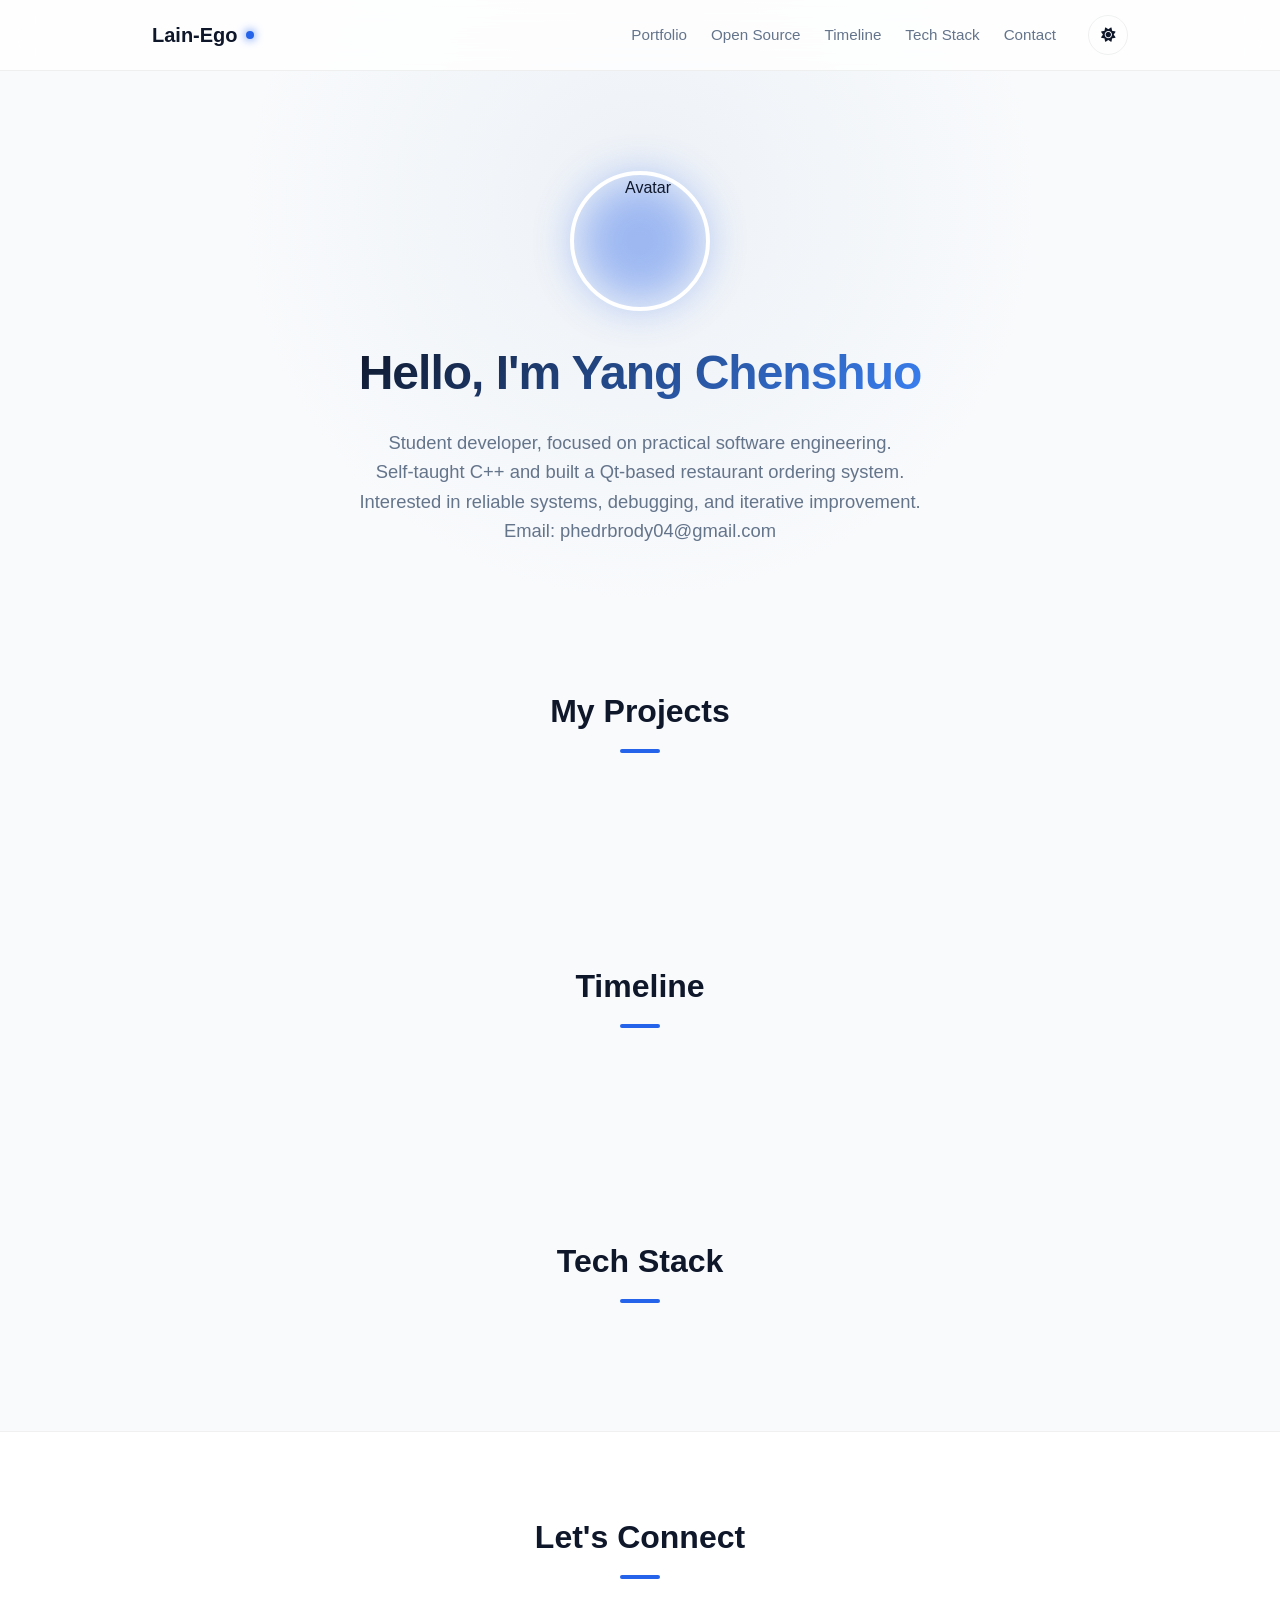
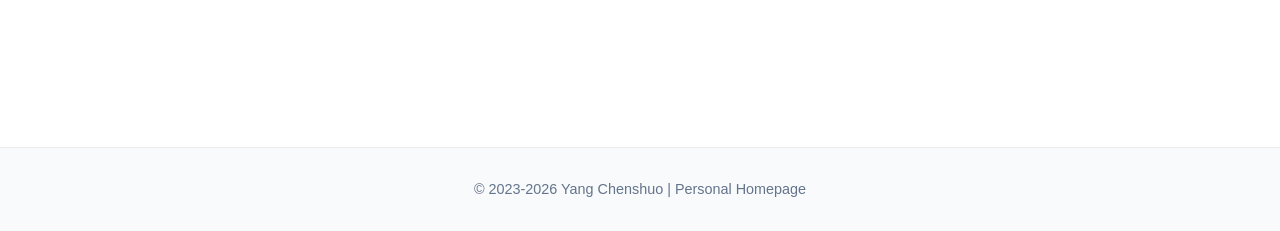
==== index.html @ 919fc108 "Update index.html" ====
<!DOCTYPE html>
<html lang="en" data-theme="light">
<head>
  <meta charset="UTF-8">
  <meta name="viewport" content="width=device-width, initial-scale=1.0">
  <title>Lain-Ego's Homepage</title>
  
  <script>
    const savedTheme = localStorage.getItem('theme') || (window.matchMedia('(prefers-color-scheme: dark)').matches ? 'dark' : 'light');
    document.documentElement.setAttribute('data-theme', savedTheme);
  </script>

  <link rel="stylesheet" href="assets/css/style.css">
  <link rel="stylesheet" href="https://cdn.bootcdn.net/ajax/libs/font-awesome/6.4.0/css/all.min.css">
</head>
<body>
  <nav>
    <div class="container nav-container">
      <a href="#" class="logo">
        <span class="logo-text">Lain-Ego</span>
        <div class="logo-dot"></div>
      </a>
      
      <div class="nav-actions">
        <div class="nav-links">
          <a href="#projects" data-i18n="nav.projects">Projects</a>
          <a href="#opensource" data-i18n="nav.opensource">Open Source</a>
          <a href="#timeline" data-i18n="nav.timeline">Timeline</a>
          <a href="#skills" data-i18n="nav.skills">Stack</a>
          <a href="#contact" data-i18n="nav.contact">Contact</a>
        </div>
        
        <div class="nav-controls">
          <button class="control-btn lang-toggle" aria-label="Toggle Language">中文</button>
          <button class="control-btn theme-toggle" aria-label="Toggle Theme">
            <i class="fas fa-sun sun-icon"></i>
            <i class="fas fa-moon moon-icon"></i>
          </button>
        </div>
      </div>
    </div>
  </nav>

  <section class="intro">
    <div class="bg-decoration"></div>
    <div class="container flex-center column">
      <div class="avatar-container">
        <img src="assets/images/Avatar.jpg" alt="Avatar" class="avatar" data-i18n="intro.avatarAlt">
        <div class="avatar-glow"></div>
      </div>
      <h1 class="gradient-text" data-i18n="intro.title">Hello, I'm Lain-Ego</h1>
      <p class="subtitle" data-i18n="intro.desc">...</p>
    </div>
  </section>

  <section id="projects" class="section-padding">
    <div class="container">
      <h2 data-i18n="projects.title">My Projects</h2>
      <div class="projects-grid"></div>
    </div>
  </section>

  <section id="timeline" class="section-padding">
    <div class="container">
      <h2 data-i18n="timeline.title">Timeline</h2>
      <div class="timeline-container"></div>
    </div>
  </section>

  <section id="skills" class="section-padding">
    <div class="container">
      <h2 data-i18n="skills.title">Tech Stack</h2>
      <div class="skills-wrapper"></div>
    </div>
  </section>

  <section id="contact" class="contact section-padding">
    <div class="container">
      <h2 data-i18n="contact.title">Let's Connect</h2> 
      <div class="contact-links"></div>
    </div>
  </section>

  <footer data-i18n="footer.copyright">© 2025 Lain-Ego. All rights reserved.</footer>

  <script src="assets/js/i18n.js"></script>
  <script src="assets/js/main.js"></script>
</body>
</html>
---- assets/css/style.css ----
/* =========================================
   1. Design Token & Themes
   ========================================= */
:root {
  /* 基础参数 */
  --font-main: -apple-system, BlinkMacSystemFont, "Segoe UI", Roboto, "Helvetica Neue", Arial, sans-serif;
  --radius-md: 16px;
  --radius-full: 999px;
  --container-width: 1024px;
  --transition-base: 0.3s cubic-bezier(0.4, 0, 0.2, 1);
  
  /* [Light Mode] 默认日间模式变量 */
  --bg-body: #f8fafc;
  --bg-card: #ffffff;
  --bg-glass: rgba(255, 255, 255, 0.8);
  --bg-hover: #f1f5f9;
  
  --text-main: #0f172a;
  --text-muted: #64748b;
  --text-invert: #ffffff;
  
  --primary: #2563eb;       /* 核心蓝 */
  --primary-glow: rgba(37, 99, 235, 0.2);
  
  --border-light: rgba(0, 0, 0, 0.06);
  --shadow-sm: 0 1px 2px rgba(0, 0, 0, 0.05);
  --shadow-card: 0 4px 6px -1px rgba(0, 0, 0, 0.05), 0 2px 4px -1px rgba(0, 0, 0, 0.03);
  --shadow-hover: 0 20px 25px -5px rgba(0, 0, 0, 0.1), 0 10px 10px -5px rgba(0, 0, 0, 0.04);
  
  --gradient-title: linear-gradient(135deg, #0f172a 0%, #3b82f6 100%);
  --decoration-blob: #e2e8f0;
}

/* [Dark Mode] 深色模式变量覆盖 */
[data-theme="dark"] {
  --bg-body: #0f172a;       /* 深岩灰背景 */
  --bg-card: #1e293b;       /* 稍亮的卡片背景 */
  --bg-glass: rgba(15, 23, 42, 0.8);
  --bg-hover: #334155;
  
  --text-main: #f1f5f9;     /* 亮灰白 */
  --text-muted: #94a3b8;    /* 柔和灰 */
  
  --primary: #60a5fa;       /* 亮蓝，暗色下更显眼 */
  --primary-glow: rgba(96, 165, 250, 0.25);
  
  --border-light: rgba(255, 255, 255, 0.08);
  --shadow-sm: 0 1px 2px rgba(0, 0, 0, 0.3);
  --shadow-card: 0 4px 6px -1px rgba(0, 0, 0, 0.4);
  --shadow-hover: 0 20px 25px -5px rgba(0, 0, 0, 0.5), 0 0 20px rgba(96, 165, 250, 0.15); /* 加点蓝色光晕 */
  
  --gradient-title: linear-gradient(135deg, #f8fafc 0%, #60a5fa 100%);
  --decoration-blob: #1e293b;
}

/* =========================================
   2. Global Reset & Layout
   ========================================= */
* { margin: 0; padding: 0; box-sizing: border-box; }

body {
  font-family: var(--font-main);
  background-color: var(--bg-body);
  color: var(--text-main);
  line-height: 1.6;
  /* 关键：平滑过渡背景色和文字颜色 */
  transition: background-color 0.4s ease, color 0.4s ease;
  overflow-x: hidden;
}

/* 新增：全局图片约束，防止图片撑破布局 */
img {
  max-width: 100%;
  height: auto;
  display: block;
}

a { text-decoration: none; color: inherit; transition: var(--transition-base); }
ul { list-style: none; }

.container {
  max-width: var(--container-width);
  margin: 0 auto;
  padding: 0 24px;
}

.section-padding { padding: 80px 0; }
.flex-center { display: flex; align-items: center; justify-content: center; }
.column { flex-direction: column; }

/* 滚动条美化 */
::-webkit-scrollbar { width: 8px; }
::-webkit-scrollbar-track { background: var(--bg-body); }
::-webkit-scrollbar-thumb { background: var(--text-muted); border-radius: 4px; opacity: 0.5; }

/* =========================================
   3. Navigation (Glassmorphism)
   ========================================= */
nav {
  position: sticky;
  top: 0;
  z-index: 100;
  background: var(--bg-glass);
  backdrop-filter: blur(16px);
  -webkit-backdrop-filter: blur(16px);
  border-bottom: 1px solid var(--border-light);
  transition: background-color 0.4s ease, border-color 0.4s ease;
}

.nav-container {
  height: 70px;
  display: flex;
  justify-content: space-between;
  align-items: center;
}

.logo {
  display: flex;
  align-items: center;
  gap: 8px;
  font-weight: 700;
  font-size: 1.25rem;
  color: var(--text-main);
}

.logo-dot {
  width: 8px;
  height: 8px;
  background: var(--primary);
  border-radius: 50%;
  box-shadow: 0 0 10px var(--primary);
}

.nav-actions { display: flex; align-items: center; gap: 32px; }

.nav-links { display: flex; gap: 24px; }
.nav-links a {
  font-size: 0.95rem;
  font-weight: 500;
  color: var(--text-muted);
  position: relative;
}
.nav-links a:hover, .nav-links a.active { color: var(--primary); }

.nav-controls { display: flex; align-items: center; gap: 12px; }

/* 按钮通用样式 */
.control-btn {
  background: transparent;
  border: 1px solid var(--border-light);
  color: var(--text-main);
  padding: 6px 14px;
  border-radius: 20px;
  cursor: pointer;
  font-size: 0.9rem;
  transition: all 0.3s ease;
  display: flex;
  align-items: center;
  justify-content: center;
}

.control-btn:hover {
  background: var(--bg-hover);
  border-color: var(--primary);
  color: var(--primary);
}

/* 主题切换按钮特殊处理 */
.theme-toggle {
  width: 36px;
  height: 36px;
  padding: 0;
  border-radius: 50%;
  position: relative;
  overflow: hidden;
}

.theme-toggle i {
  position: absolute;
  transition: transform 0.5s cubic-bezier(0.68, -0.55, 0.27, 1.55), opacity 0.5s;
}

/* 图标切换动画逻辑 */
[data-theme="light"] .moon-icon { transform: translateY(20px) rotate(90deg); opacity: 0; }
[data-theme="light"] .sun-icon { transform: translateY(0) rotate(0); opacity: 1; }
[data-theme="dark"] .sun-icon { transform: translateY(-20px) rotate(-90deg); opacity: 0; }
[data-theme="dark"] .moon-icon { transform: translateY(0) rotate(0); opacity: 1; }

/* =========================================
   4. Hero Section / Intro
   ========================================= */
.intro {
  padding: 100px 0 60px;
  position: relative;
  text-align: center;
}

/* 背景装饰球 */
.bg-decoration {
  position: absolute;
  top: -50%;
  left: 50%;
  transform: translateX(-50%);
  width: 800px;
  height: 800px;
  background: radial-gradient(circle, var(--decoration-blob) 0%, transparent 70%);
  opacity: 0.5;
  z-index: -1;
  pointer-events: none;
}

.avatar-container {
  position: relative;
  margin-bottom: 24px;
}

.avatar {
  width: 140px;
  height: 140px;
  border-radius: 50%;
  object-fit: cover;
  border: 4px solid var(--bg-card);
  position: relative;
  z-index: 2;
  flex-shrink: 0; /* 防止头像被挤压 */
}

.avatar-glow {
  position: absolute;
  inset: 0;
  border-radius: 50%;
  background: var(--primary);
  filter: blur(25px);
  opacity: 0.4;
  z-index: 1;
  transform: scale(0.9);
  transition: opacity 0.3s;
}
.avatar-container:hover .avatar-glow { opacity: 0.7; }

.gradient-text {
  font-size: 3rem;
  font-weight: 800;
  margin-bottom: 16px;
  background: var(--gradient-title);
  -webkit-background-clip: text;
  background-clip: text;
  color: transparent; /* 关键：文字透明显示背景渐变 */
  letter-spacing: -1px;
}

.subtitle {
  font-size: 1.15rem;
  color: var(--text-muted);
  max-width: 700px;
  margin: 0 auto;
}

/* =========================================
   5. Projects Grid & Detail Images
   ========================================= */
h2 {
  font-size: 2rem;
  text-align: center;
  margin-bottom: 48px;
  color: var(--text-main);
  position: relative;
  display: inline-block;
  width: 100%;
}
/* 标题下划线 */
h2::after {
  content: '';
  display: block;
  width: 40px;
  height: 4px;
  background: var(--primary);
  margin: 12px auto 0;
  border-radius: 2px;
}

.projects-grid {
  display: grid;
  grid-template-columns: repeat(auto-fit, minmax(300px, 1fr));
  gap: 32px;
}

.card {
  background: var(--bg-card);
  border-radius: var(--radius-md);
  border: 1px solid var(--border-light);
  overflow: hidden;
  transition: var(--transition-base);
  /* 解决 Safari 下圆角溢出问题 */
  transform: translateZ(0); 
}

.card:hover {
  transform: translateY(-8px);
  box-shadow: var(--shadow-hover);
  border-color: var(--primary-glow);
}

/* 首页项目卡片缩略图 - 优化适配 */
.project-thumbnail {
  width: 100%;
  height: 220px;           /* 调整高度，显示更佳 */
  object-fit: cover;       /* 填满容器，防止拉伸 */
  object-position: center; /* 居中裁剪 */
  border-bottom: 1px solid var(--border-light);
  transition: transform 0.5s ease;
  background-color: var(--bg-hover);
}

.card:hover .project-thumbnail { transform: scale(1.05); }

.project-info { padding: 24px; }

.project-info h3 {
  font-size: 1.25rem;
  margin-bottom: 8px;
  color: var(--text-main);
}

.project-info p {
  font-size: 0.95rem;
  color: var(--text-muted);
  margin-bottom: 20px;
  display: -webkit-box;
  -webkit-line-clamp: 3;
  -webkit-box-orient: vertical;
  overflow: hidden;
}

.project-link {
  font-weight: 600;
  color: var(--primary);
  display: inline-flex;
  align-items: center;
  gap: 4px;
}
.project-link::after { content: '→'; transition: transform 0.2s; }
.project-link:hover::after { transform: translateX(4px); }

/* 子页面：详情大图样式 (新增) */
.project-img {
  display: block;
  width: 100%;             /* 强制宽度撑满容器 */
  max-width: 100%;         /* 防止超出父容器 */
  height: auto;            /* 高度自动，保持比例 */
  object-fit: contain;     /* 保证图片内容完整显示 */
  border-radius: var(--radius-md);
  margin: 32px auto;       /* 上下增加间距 */
  box-shadow: var(--shadow-card);
  border: 1px solid var(--border-light);
}

/* =========================================
   6. Documents & Buttons
   ========================================= */
.publish-links-wrapper { text-align: center; }

.publish-links {
  display: inline-flex;
  flex-wrap: wrap;
  gap: 16px;
  justify-content: center;
  background: var(--bg-card);
  padding: 12px;
  border-radius: var(--radius-full);
  box-shadow: var(--shadow-sm);
  border: 1px solid var(--border-light);
}

.publish-link {
  padding: 10px 24px;
  border-radius: var(--radius-full);
  font-weight: 500;
  color: var(--text-muted);
  transition: all 0.3s ease;
  display: flex;
  align-items: center;
  gap: 8px;
}

.publish-link:hover {
  background: var(--bg-hover);
  color: var(--primary);
  transform: translateY(-2px);
}

/* =========================================
   7. Contact & Footer
   ========================================= */
.contact {
  background: var(--bg-card); /* 改为卡片色，不再是大色块 */
  border-top: 1px solid var(--border-light);
}

.contact-links {
  display: flex;
  justify-content: center;
  gap: 48px;
  margin-top: 40px;
}

.contact-item a {
  display: flex;
  flex-direction: column;
  align-items: center;
  gap: 12px;
  color: var(--text-muted);
}

.contact-item i {
  font-size: 2rem;
  transition: transform 0.3s cubic-bezier(0.34, 1.56, 0.64, 1);
  color: var(--text-main);
}

.contact-item:hover i {
  transform: scale(1.2) rotate(8deg);
  color: var(--primary);
}
.contact-item:hover p { color: var(--primary); }

footer {
  text-align: center;
  padding: 30px;
  font-size: 0.9rem;
  color: var(--text-muted);
  border-top: 1px solid var(--border-light);
  background: var(--bg-body);
}

/* =========================================
   8. Mobile Responsive
   ========================================= */
@media (max-width: 768px) {
  .nav-links { display: none; } /* 暂时简化手机端 */
  
  .intro { padding-top: 60px; }
  .gradient-text { font-size: 2.2rem; }

  /* 手机端图片适配 */
  .avatar {
    width: 120px;
    height: 120px;
  }
  .project-thumbnail {
    height: 180px;
  }
  .project-img {
    margin: 20px auto;
    border-radius: 8px;
  }
  
  .publish-links {
    flex-direction: column;
    border-radius: var(--radius-md);
    width: 100%;
  }
  
  .contact-links {
    gap: 24px;
    flex-wrap: wrap;
  }
}


/* Paste this AFTER your existing CSS */

/* =========================================
   9. Open Source Section (New)
   ========================================= */
.opensource-grid {
  display: grid;
  grid-template-columns: repeat(auto-fit, minmax(300px, 1fr));
  gap: 24px;
}

.os-card {
  background: var(--bg-card);
  border: 1px solid var(--border-light);
  border-radius: var(--radius-md);
  padding: 24px;
  transition: var(--transition-base);
  display: flex;
  flex-direction: column;
  height: 100%;
}

.os-card:hover {
  transform: translateY(-5px);
  border-color: var(--primary);
  box-shadow: var(--shadow-card);
}

.os-header {
  display: flex;
  align-items: flex-start;
  justify-content: space-between;
  margin-bottom: 12px;
}

.os-title {
  font-size: 1.1rem;
  font-weight: 700;
  color: var(--text-main);
}

.os-desc {
  font-size: 0.9rem;
  color: var(--text-muted);
  margin-bottom: 16px;
  flex-grow: 1;
}

.os-tags {
  display: flex;
  flex-wrap: wrap;
  gap: 8px;
  margin-bottom: 20px;
}

.os-tag {
  font-size: 0.75rem;
  padding: 4px 10px;
  background: var(--bg-hover);
  color: var(--text-muted);
  border-radius: 20px;
}

.os-actions {
  display: flex;
  gap: 12px;
}

.os-btn {
  font-size: 0.85rem;
  font-weight: 600;
  color: var(--primary);
  display: flex;
  align-items: center;
  gap: 6px;
}
.os-btn:hover { text-decoration: underline; }

/* =========================================
   10. Timeline Section (New)
   ========================================= */
.timeline-container {
  position: relative;
  max-width: 800px;
  margin: 0 auto;
  padding-left: 30px;
}

/* Vertical Line */
.timeline-container::before {
  content: '';
  position: absolute;
  left: 0;
  top: 0;
  bottom: 0;
  width: 2px;
  background: var(--border-light);
}

.timeline-item {
  position: relative;
  margin-bottom: 40px;
}

.timeline-dot {
  position: absolute;
  left: -35px; /* Adjust based on padding */
  top: 5px;
  width: 12px;
  height: 12px;
  background: var(--bg-body);
  border: 2px solid var(--primary);
  border-radius: 50%;
  z-index: 1;
}

.timeline-date {
  font-size: 0.85rem;
  font-weight: 700;
  color: var(--primary);
  margin-bottom: 6px;
  display: block;
}

.timeline-content h3 {
  font-size: 1.1rem;
  margin-bottom: 8px;
  color: var(--text-main);
}

.timeline-content p {
  font-size: 0.95rem;
  color: var(--text-muted);
}

/* =========================================
   11. Tech Stack Section (New)
   ========================================= */
.skills-wrapper {
  display: grid;
  grid-template-columns: repeat(auto-fit, minmax(200px, 1fr));
  gap: 32px;
}

.skill-category h3 {
  font-size: 1.1rem;
  margin-bottom: 16px;
  color: var(--text-main);
  border-left: 3px solid var(--primary);
  padding-left: 12px;
}

.skill-list {
  display: flex;
  flex-wrap: wrap;
  gap: 10px;
}

.skill-badge {
  padding: 8px 16px;
  background: var(--bg-card);
  border: 1px solid var(--border-light);
  border-radius: 8px;
  font-size: 0.9rem;
  color: var(--text-muted);
  display: flex;
  align-items: center;
  gap: 8px;
  transition: all 0.2s;
}

.skill-badge:hover {
  border-color: var(--primary);
  color: var(--primary);
  transform: translateY(-2px);
}

/* 修复主题切换按钮的点击响应 */
.theme-toggle {
  cursor: pointer;
  z-index: 10; /* 提高层级 */
  /* 确保按钮有足够空间容纳图标 */
  width: 40px; 
  height: 40px;
  display: flex;
  align-items: center;
  justify-content: center;
}

/* 防止图标拦截鼠标事件，确保点击穿透到 button */
.theme-toggle i {
  pointer-events: none; 
}

/* 确保导航栏层级够高 */
nav {
  z-index: 1000;
}

/* ... Previous CSS ... */

/* =========================================
   12. Project Tags (New)
   ========================================= */
.project-tags {
  display: flex;
  flex-wrap: wrap;
  gap: 8px;
  margin-bottom: 20px; /* Space between tags and 'View Details' link */
  margin-top: -12px;   /* Pull closer to description */
}

.project-tag {
  font-size: 0.75rem;
  padding: 3px 10px;
  background: var(--bg-hover);
  color: var(--primary);
  border-radius: 4px;
  font-weight: 500;
  border: 1px solid var(--border-light);
}

/* Adjust paragraph margin in project info to accommodate tags */
.project-info p {
  margin-bottom: 16px; 
}
/* --- Force English only: hide language switch UI --- */
.lang-toggle {
  display: none !important;
}
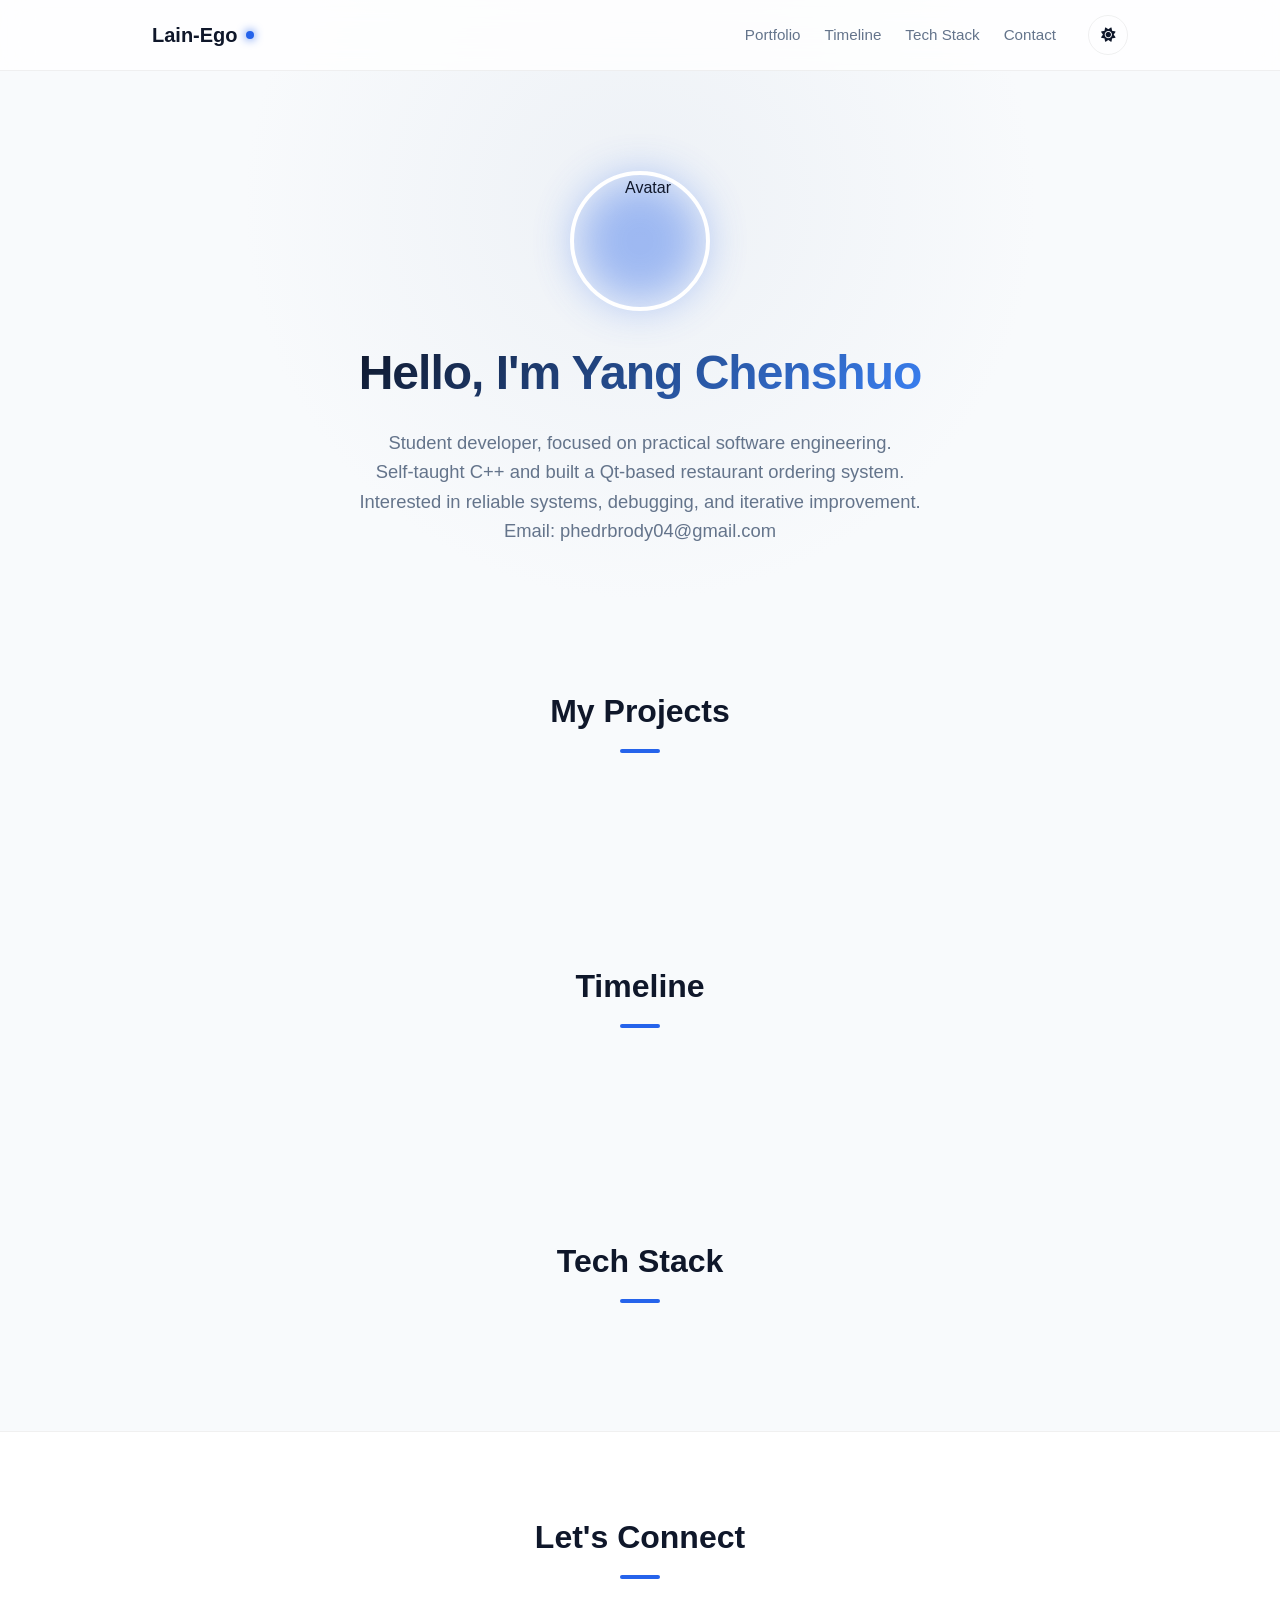
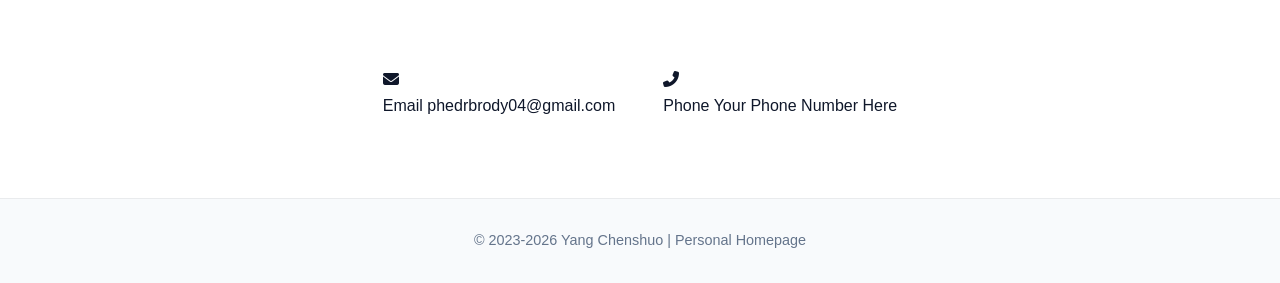
==== commit 67f987e7: "Update index.html" ====
--- a/index.html
+++ b/index.html
@@ -24,14 +24,12 @@
       <div class="nav-actions">
         <div class="nav-links">
           <a href="#projects" data-i18n="nav.projects">Projects</a>
-          <a href="#opensource" data-i18n="nav.opensource">Open Source</a>
           <a href="#timeline" data-i18n="nav.timeline">Timeline</a>
           <a href="#skills" data-i18n="nav.skills">Stack</a>
           <a href="#contact" data-i18n="nav.contact">Contact</a>
         </div>
         
         <div class="nav-controls">
-          <button class="control-btn lang-toggle" aria-label="Toggle Language">中文</button>
           <button class="control-btn theme-toggle" aria-label="Toggle Theme">
             <i class="fas fa-sun sun-icon"></i>
             <i class="fas fa-moon moon-icon"></i>
@@ -48,8 +46,8 @@
         <img src="assets/images/Avatar.jpg" alt="Avatar" class="avatar" data-i18n="intro.avatarAlt">
         <div class="avatar-glow"></div>
       </div>
-      <h1 class="gradient-text" data-i18n="intro.title">Hello, I'm Lain-Ego</h1>
-      <p class="subtitle" data-i18n="intro.desc">...</p>
+      <h1 class="gradient-text" data-i18n="intro.title">Hello, I'm Yang Chenshuo</h1>
+      <p class="subtitle" data-i18n="intro.desc">Student developer, focused on practical software engineering.<br>Self-taught C++ and built a Qt-based restaurant ordering system.<br>Interested in reliable systems, debugging, and iterative improvement.<br>Email: phedrbrody04@gmail.com</p>
     </div>
   </section>
 
@@ -77,11 +75,30 @@
   <section id="contact" class="contact section-padding">
     <div class="container">
       <h2 data-i18n="contact.title">Let's Connect</h2> 
-      <div class="contact-links"></div>
+      
+      <div class="contact-links">
+        <!-- Email -->
+        <div class="contact-card">
+          <i class="fas fa-envelope"></i> <!-- Email icon -->
+          <div class="contact-text">
+            <span>Email</span>
+            <a href="mailto:phedrbrody04@gmail.com">phedrbrody04@gmail.com</a> <!-- Email link -->
+          </div>
+        </div>
+
+        <!-- Phone -->
+        <div class="contact-card">
+          <i class="fas fa-phone-alt"></i> <!-- Phone icon -->
+          <div class="contact-text">
+            <span>Phone</span>
+            <span>Your Phone Number Here</span> <!-- Your phone number -->
+          </div>
+        </div>
+      </div>
     </div>
   </section>
 
-  <footer data-i18n="footer.copyright">© 2025 Lain-Ego. All rights reserved.</footer>
+  <footer data-i18n="footer.copyright">© 2023-2026 Yang Chenshuo | Personal Homepage</footer>
 
   <script src="assets/js/i18n.js"></script>
   <script src="assets/js/main.js"></script>
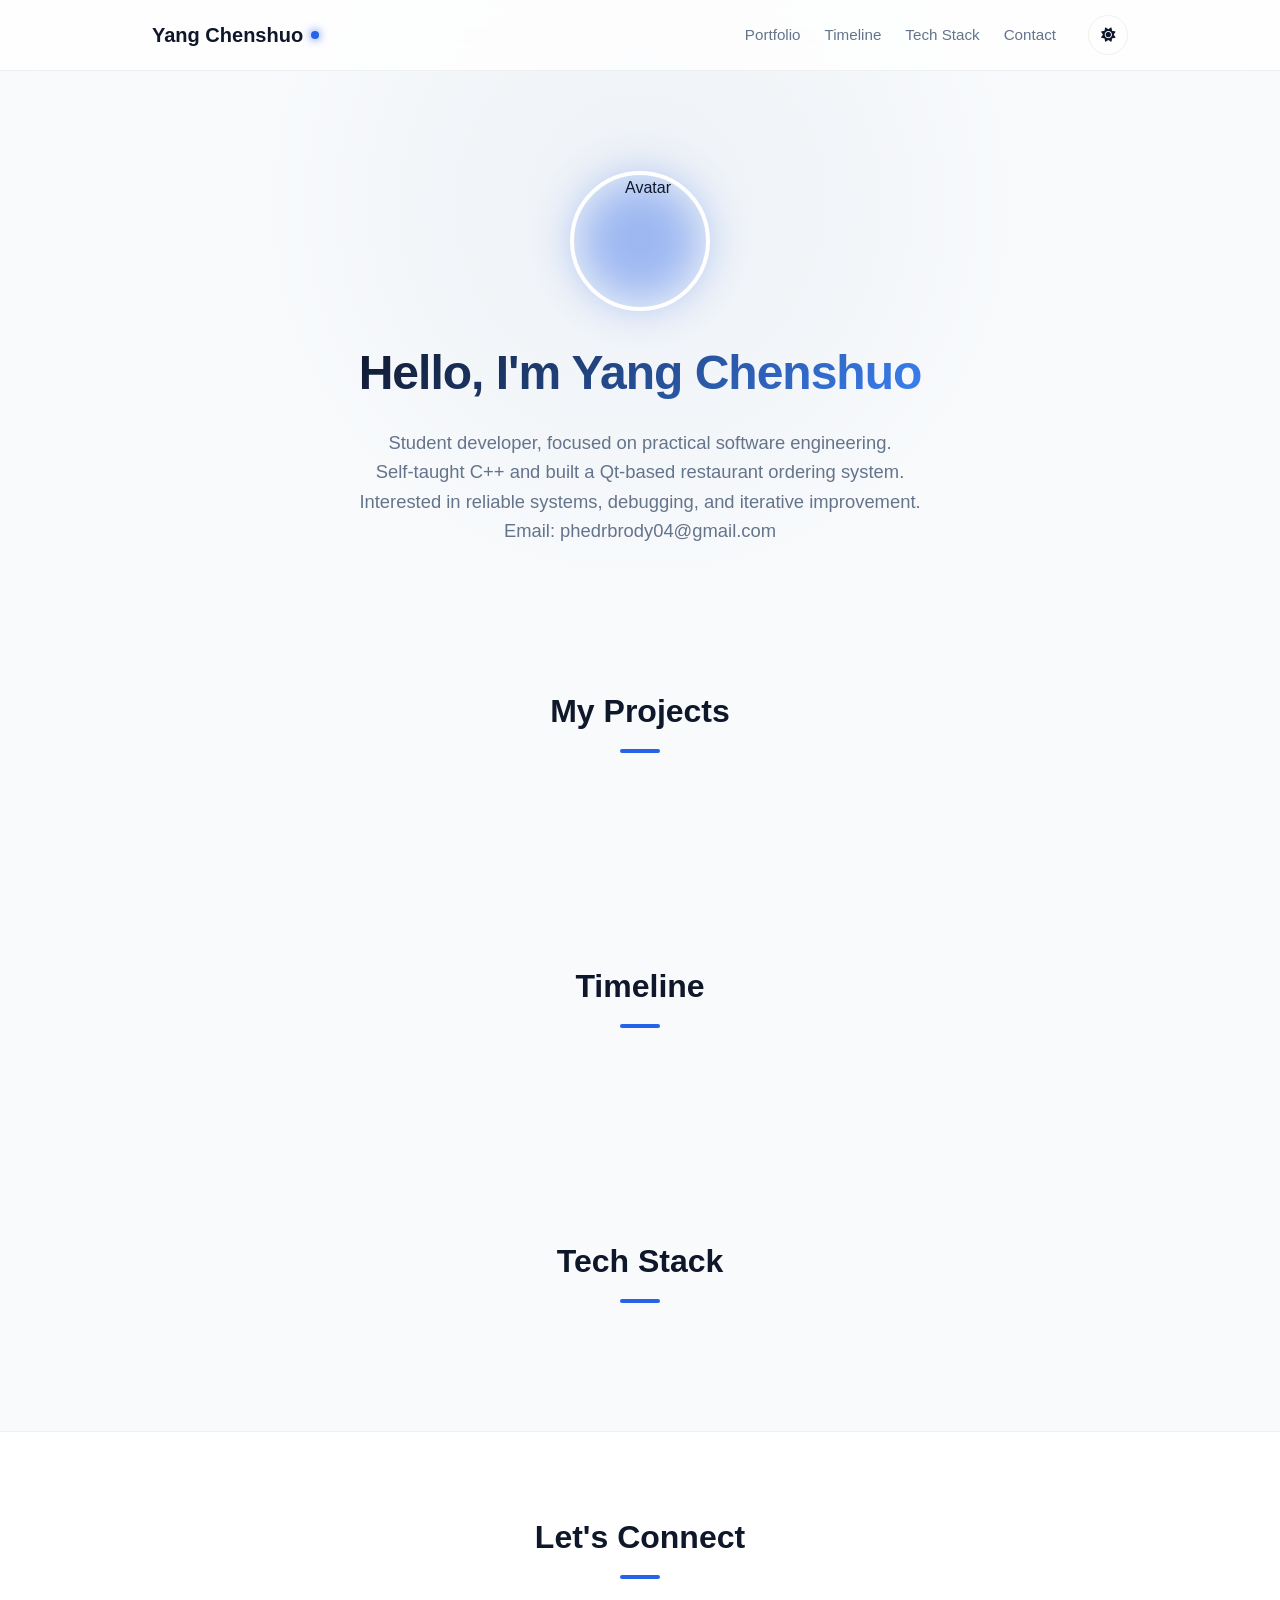
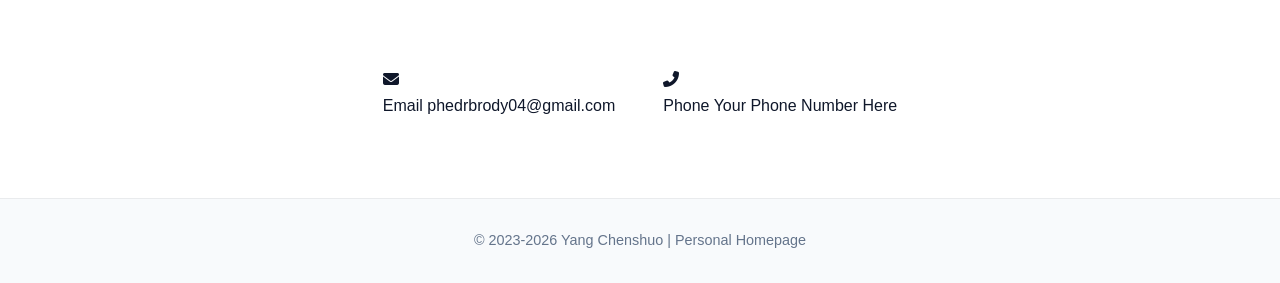
==== commit 17c28ffa: "Update index.html" ====
--- a/index.html
+++ b/index.html
@@ -3,7 +3,7 @@
 <head>
   <meta charset="UTF-8">
   <meta name="viewport" content="width=device-width, initial-scale=1.0">
-  <title>Lain-Ego's Homepage</title>
+  <title>Yang Chenshuo's Homepage</title>
   
   <script>
     const savedTheme = localStorage.getItem('theme') || (window.matchMedia('(prefers-color-scheme: dark)').matches ? 'dark' : 'light');
@@ -17,7 +17,7 @@
   <nav>
     <div class="container nav-container">
       <a href="#" class="logo">
-        <span class="logo-text">Lain-Ego</span>
+        <span class="logo-text">Yang Chenshuo</span>
         <div class="logo-dot"></div>
       </a>
       
